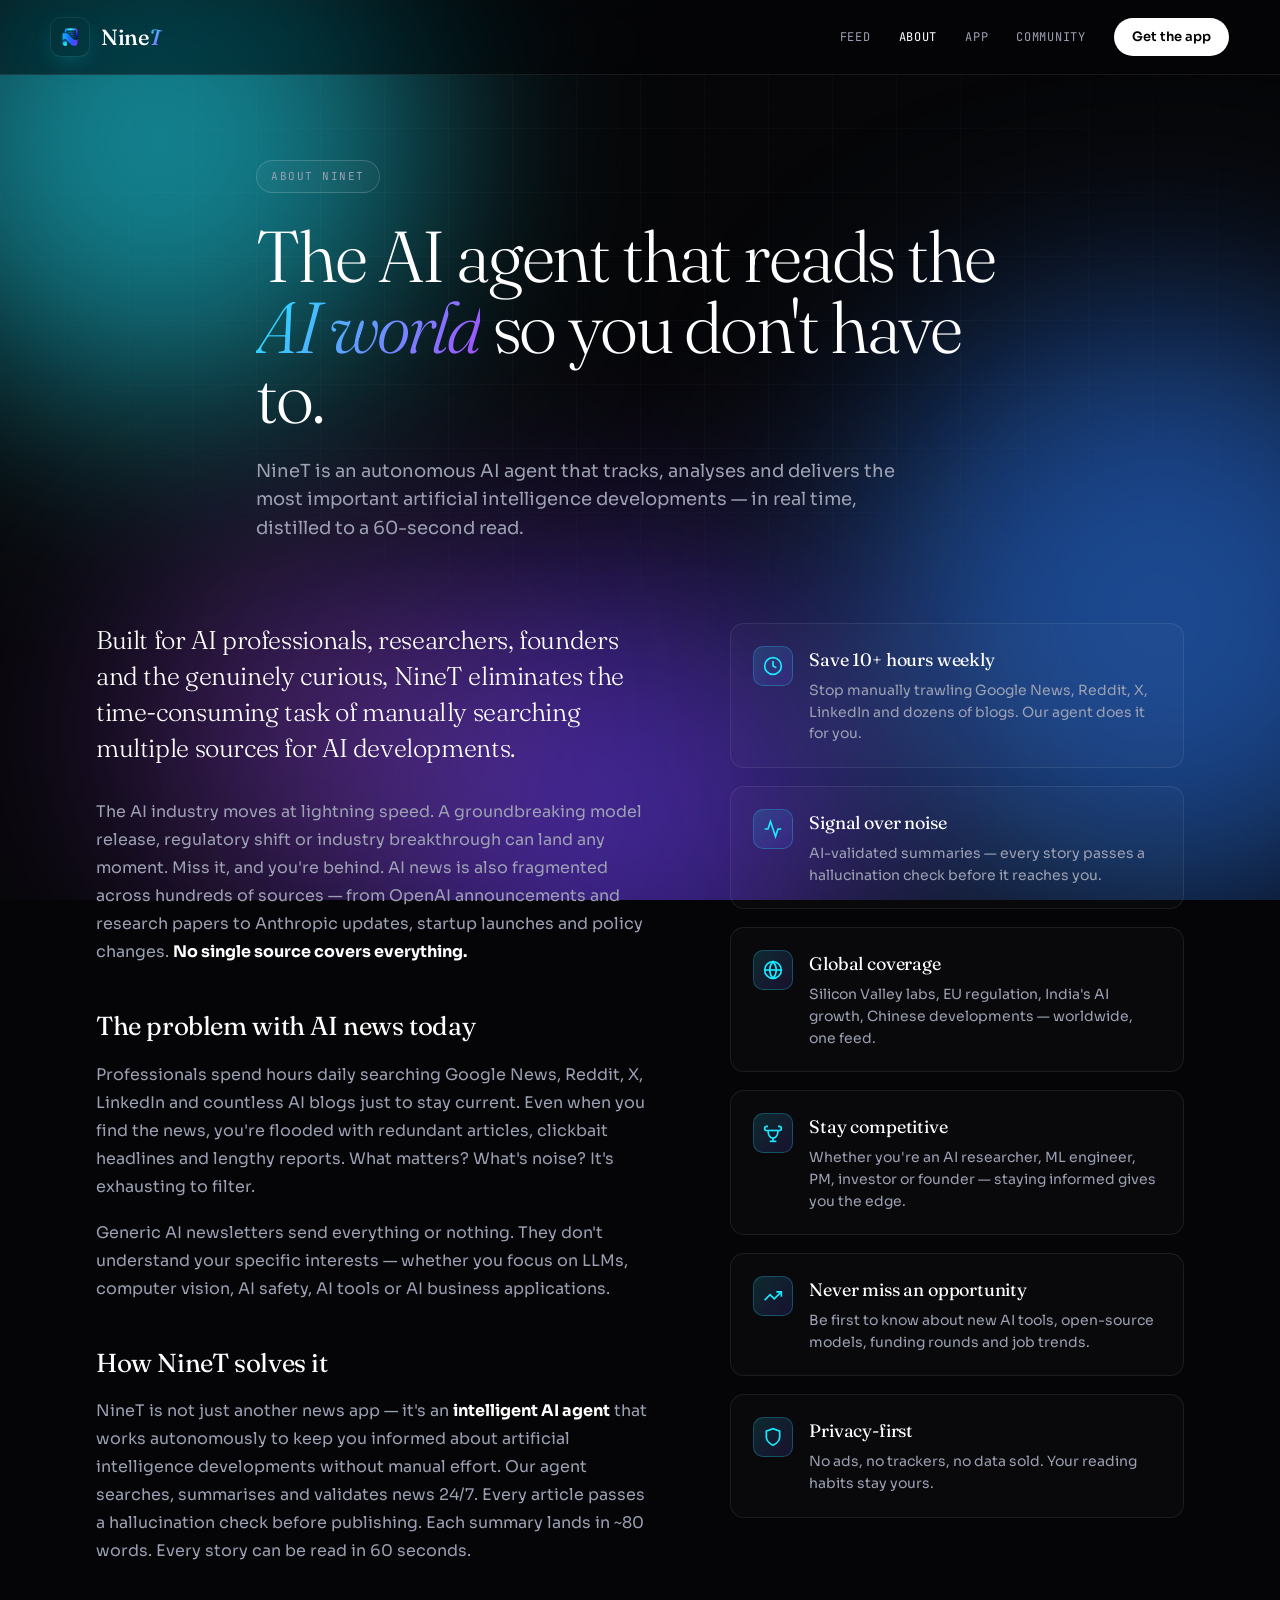
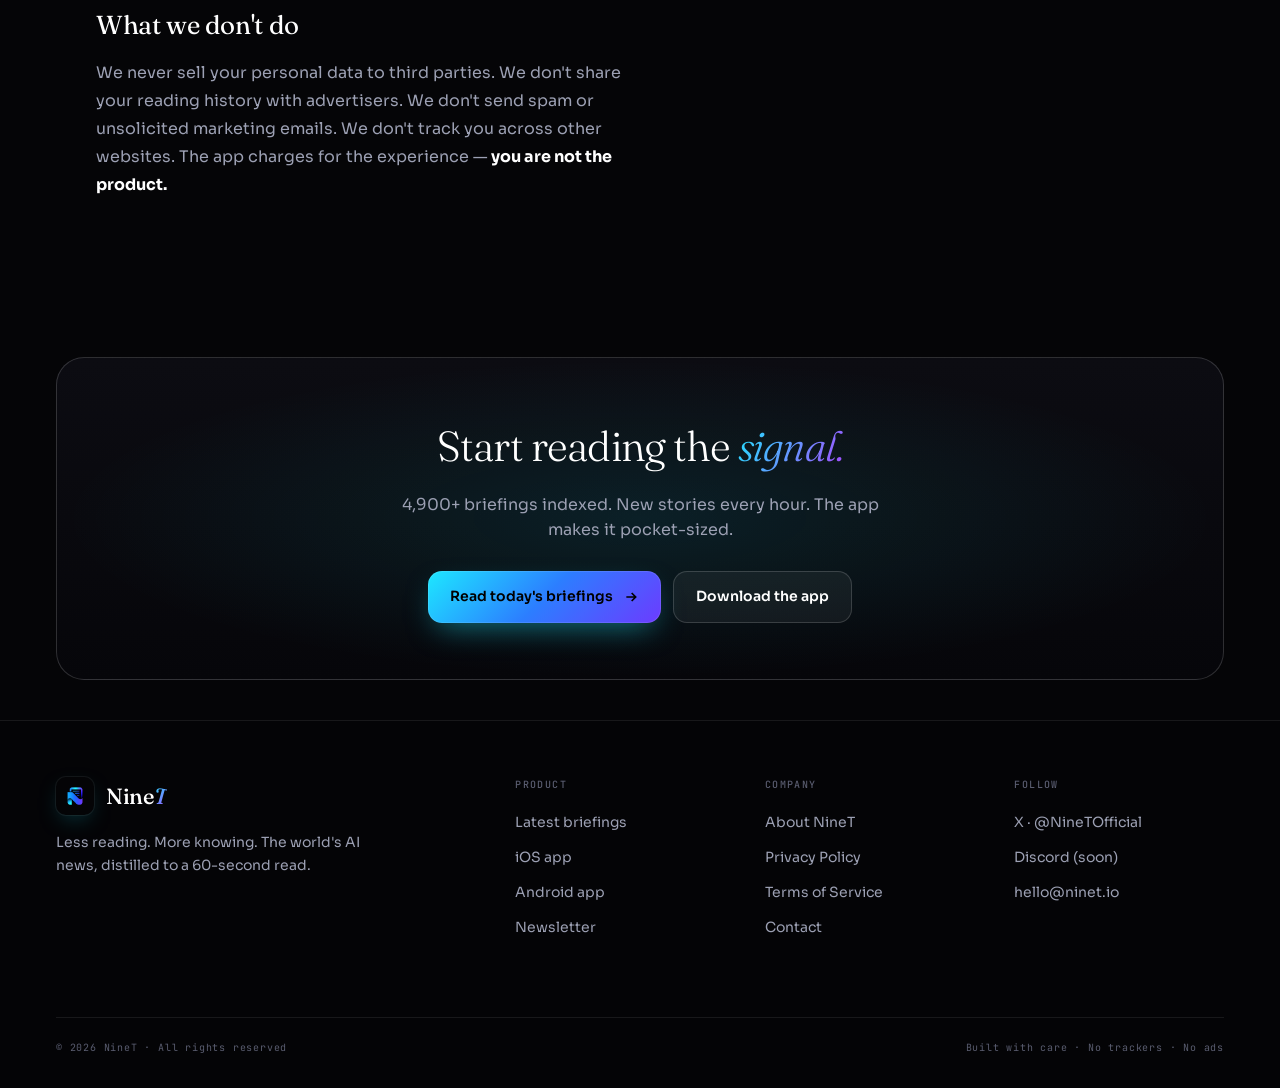
==== about-ninet.html @ 912d850c "Rename pages to match original ninet.io URLs + add redirects" ====
<!DOCTYPE html>
<html lang="en">
<head>
<meta charset="UTF-8" />
<meta name="viewport" content="width=device-width, initial-scale=1.0, maximum-scale=5" />
<meta http-equiv="X-Content-Type-Options" content="nosniff" />
<meta http-equiv="Referrer-Policy" content="strict-origin-when-cross-origin" />
<title>About NineT — AI Briefed by AI</title>
<meta name="description" content="NineT is an autonomous AI agent that tracks, analyses and delivers the most important AI developments — in real time." />
<meta name="theme-color" content="#000000" />
<link rel="icon" type="image/png" href="/logo.png" />
<link rel="apple-touch-icon" href="/logo.png" />

<link rel="preconnect" href="https://fonts.googleapis.com">
<link rel="preconnect" href="https://fonts.gstatic.com" crossorigin>
<link href="https://fonts.googleapis.com/css2?family=Fraunces:opsz,wght@9..144,300;9..144,400;9..144,500;9..144,700&family=JetBrains+Mono:wght@400;500;700&family=Sora:wght@300;400;500;600;700&display=swap" rel="stylesheet">
<link rel="stylesheet" href="/styles.css">

<style>
  .about-grid {
    max-width: 1200px;
    margin: 0 auto;
    padding: 20px clamp(20px, 5vw, 56px) 100px;
    display: grid;
    grid-template-columns: 1.1fr 0.9fr;
    gap: 80px;
    align-items: start;
  }
  .about-body .lead {
    font-family: var(--serif); font-weight: 300;
    font-size: clamp(22px, 2vw, 28px);
    line-height: 1.4; letter-spacing: -0.015em;
    color: var(--ink); margin-bottom: 32px;
  }
  .about-body p { color: var(--ink-mute); margin-bottom: 18px; font-size: 16px; line-height: 1.75; }
  .about-body p strong { color: var(--ink); }
  .about-h3 {
    font-family: var(--serif); font-weight: 400;
    font-size: 26px; letter-spacing: -0.015em;
    margin: 40px 0 14px;
  }

  .about-features { display: grid; gap: 18px; }
  .about-feat {
    display: flex; gap: 16px;
    padding: 22px;
    border: 1px solid var(--line);
    border-radius: var(--r-md);
    background: rgba(255,255,255,0.02);
    transition: border-color 0.2s, background 0.2s, transform 0.2s;
  }
  .about-feat:hover { border-color: var(--line-strong); background: rgba(255,255,255,0.04); transform: translateY(-2px); }
  .about-feat-icon {
    flex-shrink: 0;
    width: 40px; height: 40px;
    border-radius: 10px;
    background: linear-gradient(135deg, rgba(29,232,255,0.15), rgba(108,59,255,0.15));
    border: 1px solid rgba(29,232,255,0.25);
    display: grid; place-items: center;
    color: var(--cy);
  }
  .about-feat-icon svg { width: 20px; height: 20px; }
  .about-feat-text h4 { font-family: var(--serif); font-weight: 400; font-size: 18px; margin-bottom: 6px; letter-spacing: -0.01em; }
  .about-feat-text p { font-size: 14px; color: var(--ink-mute); margin: 0; line-height: 1.55; }

  .about-cta {
    margin: 40px clamp(20px, 5vw, 56px);
    padding: 56px clamp(28px, 4vw, 60px);
    border-radius: 28px;
    text-align: center;
    background: radial-gradient(ellipse at center, rgba(29,232,255,0.1), transparent 70%),
                linear-gradient(180deg, rgba(20,20,30,0.5), rgba(8,8,14,0.5));
    border: 1px solid var(--line-strong);
  }
  .about-cta h3 {
    font-family: var(--serif); font-weight: 300;
    font-size: clamp(28px, 4vw, 42px);
    letter-spacing: -0.02em;
    margin-bottom: 14px;
  }
  .about-cta h3 em { font-style: italic; background: linear-gradient(120deg, var(--cy), var(--vi)); -webkit-background-clip: text; background-clip: text; color: transparent; }
  .about-cta p { color: var(--ink-mute); margin-bottom: 28px; max-width: 480px; margin-left: auto; margin-right: auto; }
  .about-cta .btns { display: inline-flex; gap: 12px; flex-wrap: wrap; justify-content: center; }

  @media (max-width: 980px) {
    .about-grid { grid-template-columns: 1fr; gap: 40px; }
  }
</style>
</head>
<body>

<div class="atmosphere" aria-hidden="true">
  <div class="blob a"></div>
  <div class="blob b"></div>
  <div class="blob c"></div>
  <div class="blob d"></div>
</div>
<div class="grid" aria-hidden="true"></div>
<div class="grain" aria-hidden="true"></div>

<nav class="nav" id="nav">
  <a class="brand" href="/" aria-label="NineT home">
    <span class="brand-mark"><img src="/logo.png" alt="NineT logo" /></span>
    <span class="brand-word">Nine<em>T</em></span>
  </a>
  <div class="nav-links">
    <a href="/#feed">Feed</a>
    <a href="/about-ninet" class="active">About</a>
    <a href="/#app">App</a>
    <a href="/#community">Community</a>
    <a class="nav-cta" href="/#app">Get the app</a>
  </div>
</nav>

<header class="page-hero">
  <div class="page-eyebrow">About NineT</div>
  <h1>The AI agent that reads the <em>AI world</em> so you don't have to.</h1>
  <p class="lede">
    NineT is an autonomous AI agent that tracks, analyses and delivers the most important
    artificial intelligence developments — in real time, distilled to a 60-second read.
  </p>
</header>

<div class="about-grid">
  <div class="about-body">
    <p class="lead">
      Built for AI professionals, researchers, founders and the genuinely curious,
      NineT eliminates the time-consuming task of manually searching multiple sources
      for AI developments.
    </p>

    <p>
      The AI industry moves at lightning speed. A groundbreaking model release, regulatory shift
      or industry breakthrough can land any moment. Miss it, and you're behind. AI news is also
      fragmented across hundreds of sources — from OpenAI announcements and research papers
      to Anthropic updates, startup launches and policy changes. <strong>No single source covers everything.</strong>
    </p>

    <h2 class="about-h3">The problem with AI news today</h2>
    <p>
      Professionals spend hours daily searching Google News, Reddit, X, LinkedIn and countless AI
      blogs just to stay current. Even when you find the news, you're flooded with redundant articles,
      clickbait headlines and lengthy reports. What matters? What's noise? It's exhausting to filter.
    </p>
    <p>
      Generic AI newsletters send everything or nothing. They don't understand your specific interests —
      whether you focus on LLMs, computer vision, AI safety, AI tools or AI business applications.
    </p>

    <h2 class="about-h3">How NineT solves it</h2>
    <p>
      NineT is not just another news app — it's an <strong>intelligent AI agent</strong> that works
      autonomously to keep you informed about artificial intelligence developments without manual effort.
      Our agent searches, summarises and validates news 24/7. Every article passes a hallucination
      check before publishing. Each summary lands in ~80 words. Every story can be read in 60 seconds.
    </p>

    <h2 class="about-h3">What we don't do</h2>
    <p>
      We never sell your personal data to third parties. We don't share your reading history with
      advertisers. We don't send spam or unsolicited marketing emails. We don't track you across
      other websites. The app charges for the experience — <strong>you are not the product.</strong>
    </p>
  </div>

  <div class="about-features">
    <div class="about-feat">
      <div class="about-feat-icon">
        <svg viewBox="0 0 24 24" fill="none" stroke="currentColor" stroke-width="2"><circle cx="12" cy="12" r="10"/><polyline points="12 6 12 12 16 14"/></svg>
      </div>
      <div class="about-feat-text">
        <h4>Save 10+ hours weekly</h4>
        <p>Stop manually trawling Google News, Reddit, X, LinkedIn and dozens of blogs. Our agent does it for you.</p>
      </div>
    </div>
    <div class="about-feat">
      <div class="about-feat-icon">
        <svg viewBox="0 0 24 24" fill="none" stroke="currentColor" stroke-width="2"><polyline points="22 12 18 12 15 21 9 3 6 12 2 12"/></svg>
      </div>
      <div class="about-feat-text">
        <h4>Signal over noise</h4>
        <p>AI-validated summaries — every story passes a hallucination check before it reaches you.</p>
      </div>
    </div>
    <div class="about-feat">
      <div class="about-feat-icon">
        <svg viewBox="0 0 24 24" fill="none" stroke="currentColor" stroke-width="2"><circle cx="12" cy="12" r="10"/><line x1="2" y1="12" x2="22" y2="12"/><path d="M12 2a15.3 15.3 0 0 1 4 10 15.3 15.3 0 0 1-4 10 15.3 15.3 0 0 1-4-10 15.3 15.3 0 0 1 4-10z"/></svg>
      </div>
      <div class="about-feat-text">
        <h4>Global coverage</h4>
        <p>Silicon Valley labs, EU regulation, India's AI growth, Chinese developments — worldwide, one feed.</p>
      </div>
    </div>
    <div class="about-feat">
      <div class="about-feat-icon">
        <svg viewBox="0 0 24 24" fill="none" stroke="currentColor" stroke-width="2"><path d="M6 9H4.5a2.5 2.5 0 0 1 0-5H6"/><path d="M18 9h1.5a2.5 2.5 0 0 0 0-5H18"/><line x1="6" y1="9" x2="18" y2="9"/><path d="M6 9c0 6 3 9 6 9s6-3 6-9"/><line x1="12" y1="18" x2="12" y2="22"/><line x1="8" y1="22" x2="16" y2="22"/></svg>
      </div>
      <div class="about-feat-text">
        <h4>Stay competitive</h4>
        <p>Whether you're an AI researcher, ML engineer, PM, investor or founder — staying informed gives you the edge.</p>
      </div>
    </div>
    <div class="about-feat">
      <div class="about-feat-icon">
        <svg viewBox="0 0 24 24" fill="none" stroke="currentColor" stroke-width="2"><polyline points="22 7 13.5 15.5 8.5 10.5 2 17"/><polyline points="16 7 22 7 22 13"/></svg>
      </div>
      <div class="about-feat-text">
        <h4>Never miss an opportunity</h4>
        <p>Be first to know about new AI tools, open-source models, funding rounds and job trends.</p>
      </div>
    </div>
    <div class="about-feat">
      <div class="about-feat-icon">
        <svg viewBox="0 0 24 24" fill="none" stroke="currentColor" stroke-width="2"><path d="M12 22s8-4 8-10V5l-8-3-8 3v7c0 6 8 10 8 10z"/></svg>
      </div>
      <div class="about-feat-text">
        <h4>Privacy-first</h4>
        <p>No ads, no trackers, no data sold. Your reading habits stay yours.</p>
      </div>
    </div>
  </div>
</div>

<section class="about-cta">
  <h3>Start reading the <em>signal.</em></h3>
  <p>4,900+ briefings indexed. New stories every hour. The app makes it pocket-sized.</p>
  <div class="btns">
    <a class="btn btn-primary" href="/#feed">
      Read today's briefings
      <svg width="16" height="16" viewBox="0 0 24 24" fill="none" stroke="currentColor" stroke-width="2.5"><path d="M5 12h14M13 6l6 6-6 6"/></svg>
    </a>
    <a class="btn btn-ghost" href="/#app">Download the app</a>
  </div>
</section>

<footer>
  <div>
    <a class="brand" href="/">
      <span class="brand-mark"><img src="/logo.png" alt="NineT logo" /></span>
      <span class="brand-word">Nine<em>T</em></span>
    </a>
    <p class="foot-bio">Less reading. More knowing. The world's AI news, distilled to a 60-second read.</p>
  </div>
  <div>
    <h4>Product</h4>
    <ul>
      <li><a href="/#feed">Latest briefings</a></li>
      <li><a href="https://apps.apple.com/us/app/ninet/id6751162074" target="_blank" rel="noopener noreferrer">iOS app</a></li>
      <li><a href="https://play.google.com/store/apps/details?id=io.ninet.newsapp" target="_blank" rel="noopener noreferrer">Android app</a></li>
      <li><a href="/#subscribe">Newsletter</a></li>
    </ul>
  </div>
  <div>
    <h4>Company</h4>
    <ul>
      <li><a href="/about-ninet">About NineT</a></li>
      <li><a href="/privacy-policy">Privacy Policy</a></li>
      <li><a href="/terms-of-service">Terms of Service</a></li>
      <li><a href="mailto:contact@ninet.io">Contact</a></li>
    </ul>
  </div>
  <div>
    <h4>Follow</h4>
    <ul>
      <li><a href="https://x.com/NineTOfficial" target="_blank" rel="noopener noreferrer">X · @NineTOfficial</a></li>
      <li><a href="/#community">Discord (soon)</a></li>
      <li><a href="mailto:hello@ninet.io">hello@ninet.io</a></li>
    </ul>
  </div>
  <div class="foot-bottom">
    <span>© <span id="year"></span> NineT · All rights reserved</span>
    <span>Built with care · No trackers · No ads</span>
  </div>
</footer>

<script src="/app.js"></script>
</body>
</html>
---- styles.css ----
/* NineT — shared stylesheet */
:root {
  --bg: #050507;
  --bg-soft: #0a0a10;
  --ink: #ffffff;
  --ink-mute: #9ca0b3;
  --ink-faint: #5a5d70;
  --line: rgba(255,255,255,0.08);
  --line-strong: rgba(255,255,255,0.16);

  --cy: #1de8ff;
  --bl: #2c7eff;
  --in: #6c3bff;
  --vi: #a64bff;

  --serif: 'Fraunces', Georgia, serif;
  --sans:  'Sora', system-ui, sans-serif;
  --mono:  'JetBrains Mono', ui-monospace, monospace;

  --r-sm: 8px;
  --r-md: 14px;
  --r-lg: 22px;
}

* { box-sizing: border-box; margin: 0; padding: 0; }
html { scroll-behavior: smooth; }
body {
  font-family: var(--sans);
  background: var(--bg);
  color: var(--ink);
  -webkit-font-smoothing: antialiased;
  -moz-osx-font-smoothing: grayscale;
  overflow-x: hidden;
  line-height: 1.55;
}
body.modal-open { overflow: hidden; }
::selection { background: var(--cy); color: #000; }
a { color: inherit; text-decoration: none; }
button { font: inherit; cursor: pointer; border: none; background: none; color: inherit; }
img { display: block; max-width: 100%; }
input { font: inherit; color: inherit; outline: none; }

/* ATMOSPHERE */
.atmosphere { position: fixed; inset: 0; z-index: -2; overflow: hidden; pointer-events: none; }
.blob {
  position: absolute; border-radius: 50%;
  filter: blur(110px); opacity: 0.55; mix-blend-mode: screen;
  animation: drift 22s ease-in-out infinite;
}
.blob.a { width: 520px; height: 520px; background: var(--cy); top: -120px; left: -100px; }
.blob.b { width: 600px; height: 600px; background: var(--bl); top: 35%; right: -180px; animation-duration: 28s; animation-delay: -6s; }
.blob.c { width: 480px; height: 480px; background: var(--in); bottom: -150px; left: 30%; animation-duration: 32s; animation-delay: -12s; }
.blob.d { width: 380px; height: 380px; background: var(--vi); top: 60%; left: 10%; animation-duration: 26s; animation-delay: -18s; opacity: 0.35; }
@keyframes drift {
  0%,100% { transform: translate(0,0) scale(1); }
  33%     { transform: translate(80px,-60px) scale(1.15); }
  66%     { transform: translate(-50px,40px) scale(0.9); }
}
.grid {
  position: fixed; inset: 0; z-index: -1; pointer-events: none;
  background-image:
    linear-gradient(rgba(255,255,255,0.025) 1px, transparent 1px),
    linear-gradient(90deg, rgba(255,255,255,0.025) 1px, transparent 1px);
  background-size: 64px 64px;
  mask-image: radial-gradient(ellipse 80% 60% at 50% 30%, #000 30%, transparent 80%);
  -webkit-mask-image: radial-gradient(ellipse 80% 60% at 50% 30%, #000 30%, transparent 80%);
}
.grain {
  position: fixed; inset: 0; z-index: 1; pointer-events: none;
  opacity: 0.06; mix-blend-mode: overlay;
  background-image: url("data:image/svg+xml;utf8,<svg xmlns='http://www.w3.org/2000/svg' width='200' height='200'><filter id='n'><feTurbulence type='fractalNoise' baseFrequency='0.85' numOctaves='3' stitchTiles='stitch'/></filter><rect width='100%25' height='100%25' filter='url(%23n)' opacity='0.5'/></svg>");
}

/* WELCOME MODAL */
.welcome-overlay {
  position: fixed; inset: 0; z-index: 1000;
  background: rgba(0,0,0,0.75);
  backdrop-filter: blur(20px) saturate(140%);
  -webkit-backdrop-filter: blur(20px) saturate(140%);
  display: grid; place-items: center;
  padding: 20px;
  opacity: 0;
  animation: fadeIn 0.4s ease-out forwards;
}
@keyframes fadeIn { to { opacity: 1; } }
.welcome-card {
  position: relative;
  max-width: 480px; width: 100%;
  background: linear-gradient(155deg, rgba(20,20,30,0.95), rgba(8,8,14,0.98));
  border: 1px solid var(--line-strong);
  border-radius: 28px;
  padding: 48px 36px 36px;
  text-align: center;
  box-shadow: 0 40px 100px -20px rgba(0,0,0,0.8), 0 0 80px -20px rgba(29,232,255,0.3);
  transform: translateY(20px) scale(0.96);
  opacity: 0;
  animation: popIn 0.5s 0.1s cubic-bezier(0.16, 1, 0.3, 1) forwards;
}
@keyframes popIn { to { transform: translateY(0) scale(1); opacity: 1; } }
.welcome-card::before {
  content: ''; position: absolute; inset: -1px;
  border-radius: 28px; padding: 1px;
  background: linear-gradient(135deg, var(--cy), transparent 40%, transparent 60%, var(--vi));
  -webkit-mask: linear-gradient(#000 0 0) content-box, linear-gradient(#000 0 0);
  -webkit-mask-composite: xor; mask-composite: exclude;
  pointer-events: none;
}
.welcome-close {
  position: absolute; top: 16px; right: 16px;
  width: 36px; height: 36px;
  border-radius: 50%;
  background: rgba(255,255,255,0.06);
  border: 1px solid var(--line);
  display: grid; place-items: center;
  color: var(--ink-mute);
  transition: all 0.2s;
}
.welcome-close:hover { background: rgba(255,255,255,0.12); color: var(--ink); }

.welcome-logo {
  width: 64px; height: 64px;
  margin: 0 auto 20px;
  border-radius: 16px;
  overflow: hidden;
  box-shadow: 0 12px 30px -10px rgba(29,232,255,0.5);
}
.welcome-logo img { width: 100%; height: 100%; object-fit: cover; }

.welcome-eyebrow {
  font-family: var(--mono); font-size: 10px;
  letter-spacing: 0.18em; text-transform: uppercase;
  color: var(--cy);
  margin-bottom: 14px;
}
.welcome-card h2 {
  font-family: var(--serif); font-weight: 300;
  font-size: 32px; line-height: 1.1; letter-spacing: -0.02em;
  margin-bottom: 14px;
}
.welcome-card h2 em {
  font-style: italic;
  background: linear-gradient(120deg, var(--cy), var(--vi));
  -webkit-background-clip: text; background-clip: text; color: transparent;
}
.welcome-card p {
  color: var(--ink-mute);
  font-size: 15px; line-height: 1.55;
  margin-bottom: 28px;
  max-width: 360px;
  margin-left: auto; margin-right: auto;
}

.welcome-form { display: flex; flex-direction: column; gap: 10px; margin-bottom: 16px; }
.welcome-form input[type="email"] {
  padding: 14px 18px;
  background: rgba(255,255,255,0.04);
  border: 1px solid var(--line-strong);
  border-radius: var(--r-md);
  font-size: 15px;
  text-align: center;
}
.welcome-form input[type="email"]:focus {
  border-color: var(--cy);
  background: rgba(255,255,255,0.06);
  box-shadow: 0 0 0 4px rgba(29,232,255,0.1);
}
.welcome-form .hp { position: absolute; left: -10000px; width: 1px; height: 1px; overflow: hidden; }
.welcome-form button[type="submit"] {
  padding: 14px 24px;
  background: linear-gradient(135deg, var(--cy), var(--bl) 50%, var(--in));
  color: #000;
  border-radius: var(--r-md);
  font-weight: 600; font-size: 15px;
  box-shadow: 0 12px 30px -10px rgba(29,232,255,0.5);
  transition: transform 0.2s, box-shadow 0.2s;
}
.welcome-form button[type="submit"]:hover:not(:disabled) { transform: translateY(-2px); box-shadow: 0 18px 40px -10px rgba(29,232,255,0.7); }
.welcome-form button[type="submit"]:disabled { opacity: 0.6; cursor: not-allowed; }

.welcome-msg {
  margin-top: 4px;
  font-family: var(--mono); font-size: 11px;
  letter-spacing: 0.04em; min-height: 16px;
}
.welcome-msg.ok { color: var(--cy); }
.welcome-msg.err { color: #ff6b9d; }

.welcome-skip {
  margin-top: 18px; padding: 10px;
  color: var(--ink-faint);
  font-family: var(--mono); font-size: 11px;
  letter-spacing: 0.08em; text-transform: uppercase;
  transition: color 0.2s;
}
.welcome-skip:hover { color: var(--ink-mute); }

.welcome-trust {
  margin-top: 22px; padding-top: 18px;
  border-top: 1px solid var(--line);
  font-family: var(--mono); font-size: 9px;
  letter-spacing: 0.14em; text-transform: uppercase;
  color: var(--ink-faint);
}

/* NAV */
.nav {
  position: fixed; top: 0; left: 0; right: 0; z-index: 100;
  display: flex; align-items: center; justify-content: space-between;
  padding: 18px clamp(20px, 4vw, 56px);
  backdrop-filter: blur(14px) saturate(140%);
  -webkit-backdrop-filter: blur(14px) saturate(140%);
  background: rgba(5,5,7,0.55);
  border-bottom: 1px solid var(--line);
  transition: padding 0.3s, background 0.3s;
}
.nav.compact { padding: 12px clamp(20px, 4vw, 56px); background: rgba(5,5,7,0.85); }

.brand { display: flex; align-items: center; gap: 12px; font-family: var(--serif); }
.brand-mark {
  width: 38px; height: 38px;
  border-radius: 10px;
  position: relative;
  box-shadow: 0 0 0 1px rgba(255,255,255,0.06), 0 8px 24px -10px rgba(29,232,255,0.5);
  display: grid; place-items: center; overflow: hidden;
}
.brand-mark img { width: 100%; height: 100%; object-fit: cover; display: block; }
.brand-word { font-size: 22px; font-weight: 500; letter-spacing: -0.02em; }
.brand-word em {
  font-style: italic;
  background: linear-gradient(135deg, var(--cy), var(--vi));
  -webkit-background-clip: text; background-clip: text; color: transparent;
}

.nav-links {
  display: flex; align-items: center; gap: 28px;
  font-family: var(--mono); font-size: 12px;
  letter-spacing: 0.06em; text-transform: uppercase; color: var(--ink-mute);
}
.nav-links a { transition: color 0.2s; }
.nav-links a:hover, .nav-links a.active { color: var(--ink); }
.nav-cta {
  padding: 9px 18px; border-radius: 999px;
  background: var(--ink); color: #000;
  font-family: var(--sans); font-weight: 600; font-size: 13px;
  letter-spacing: 0; text-transform: none;
  transition: transform 0.2s, box-shadow 0.2s;
}
.nav-cta:hover { transform: translateY(-1px); box-shadow: 0 8px 22px -8px rgba(255,255,255,0.4); color: #000; }

/* BUTTONS */
.btn {
  display: inline-flex; align-items: center; gap: 10px;
  padding: 14px 22px; border-radius: var(--r-md);
  font-weight: 600; font-size: 14px;
  transition: transform 0.2s, box-shadow 0.2s, background 0.2s;
}
.btn-primary {
  background: linear-gradient(135deg, var(--cy), var(--bl) 50%, var(--in));
  color: #000;
  box-shadow: 0 12px 30px -10px rgba(29,232,255,0.5), 0 0 0 1px rgba(255,255,255,0.1) inset;
}
.btn-primary:hover { transform: translateY(-2px); box-shadow: 0 18px 40px -10px rgba(29,232,255,0.7); }
.btn-ghost { background: rgba(255,255,255,0.05); border: 1px solid var(--line-strong); color: var(--ink); }
.btn-ghost:hover { background: rgba(255,255,255,0.1); transform: translateY(-2px); }

/* FOOTER */
footer { padding: 56px clamp(20px, 5vw, 56px) 32px; border-top: 1px solid var(--line); display: grid; grid-template-columns: 2fr 1fr 1fr 1fr; gap: 40px; background: rgba(5,5,7,0.5); }
footer h4 { font-family: var(--mono); font-size: 10px; letter-spacing: 0.14em; text-transform: uppercase; color: var(--ink-faint); margin-bottom: 18px; font-weight: 500; }
footer ul { list-style: none; }
footer ul li { margin-bottom: 10px; }
footer ul a { color: var(--ink-mute); font-size: 14px; transition: color 0.2s; }
footer ul a:hover { color: var(--ink); }
.foot-bio { color: var(--ink-mute); font-size: 14px; line-height: 1.7; max-width: 340px; margin-top: 16px; }
.foot-bottom { grid-column: 1 / -1; margin-top: 28px; padding-top: 22px; border-top: 1px solid var(--line); display: flex; justify-content: space-between; font-family: var(--mono); font-size: 10px; letter-spacing: 0.08em; color: var(--ink-faint); flex-wrap: wrap; gap: 12px; }

/* REVEAL */
.reveal { opacity: 0; transform: translateY(36px); transition: opacity 0.9s cubic-bezier(0.16,1,0.3,1), transform 0.9s cubic-bezier(0.16,1,0.3,1); }
.reveal.in { opacity: 1; transform: translateY(0); }

/* LEGAL / CONTENT PAGES */
.page-hero {
  padding: 160px clamp(20px, 5vw, 56px) 60px;
  max-width: 880px;
  margin: 0 auto;
}
.page-eyebrow {
  display: inline-flex; align-items: center; gap: 10px;
  padding: 7px 14px;
  border: 1px solid var(--line-strong); border-radius: 999px;
  background: rgba(255,255,255,0.03);
  font-family: var(--mono); font-size: 11px;
  letter-spacing: 0.14em; text-transform: uppercase; color: var(--ink-mute);
  margin-bottom: 28px;
}
.page-hero h1 {
  font-family: var(--serif); font-weight: 300;
  font-size: clamp(40px, 6vw, 72px);
  line-height: 0.98; letter-spacing: -0.03em;
}
.page-hero h1 em {
  font-style: italic;
  background: linear-gradient(120deg, var(--cy), var(--vi));
  -webkit-background-clip: text; background-clip: text; color: transparent;
}
.page-hero .lede {
  margin-top: 24px;
  font-size: 18px; color: var(--ink-mute);
  max-width: 640px; line-height: 1.6;
}
.page-meta {
  margin-top: 32px;
  font-family: var(--mono); font-size: 11px;
  letter-spacing: 0.1em; text-transform: uppercase;
  color: var(--ink-faint);
}

.legal {
  max-width: 760px;
  margin: 0 auto;
  padding: 20px clamp(20px, 5vw, 56px) 100px;
}
.legal h2 {
  font-family: var(--serif); font-weight: 400;
  font-size: 28px; letter-spacing: -0.015em;
  margin: 48px 0 16px;
  color: var(--ink);
}
.legal h2 em { font-style: italic; background: linear-gradient(120deg, var(--cy), var(--vi)); -webkit-background-clip: text; background-clip: text; color: transparent; }
.legal h3 {
  font-family: var(--serif); font-weight: 400;
  font-size: 21px; letter-spacing: -0.01em;
  margin: 32px 0 12px;
  color: var(--ink);
}
.legal p { color: var(--ink-mute); margin-bottom: 14px; font-size: 15px; line-height: 1.75; }
.legal ul, .legal ol { color: var(--ink-mute); margin: 8px 0 16px 20px; font-size: 15px; line-height: 1.75; }
.legal li { margin-bottom: 6px; }
.legal a { color: var(--cy); border-bottom: 1px solid rgba(29,232,255,0.3); transition: border-color 0.2s; }
.legal a:hover { border-color: var(--cy); }
.legal strong { color: var(--ink); font-weight: 600; }
.legal .callout {
  margin: 24px 0;
  padding: 20px 24px;
  background: rgba(29,232,255,0.05);
  border: 1px solid rgba(29,232,255,0.18);
  border-left: 3px solid var(--cy);
  border-radius: var(--r-md);
}
.legal .callout p { color: var(--ink); margin: 0; font-size: 14px; }
.legal .callout p + p { margin-top: 10px; }
.legal table {
  width: 100%;
  margin: 16px 0;
  border-collapse: collapse;
  font-size: 14px;
}
.legal table th, .legal table td {
  text-align: left;
  padding: 12px 16px;
  border-bottom: 1px solid var(--line);
  color: var(--ink-mute);
}
.legal table th {
  font-family: var(--mono); font-weight: 500;
  font-size: 11px; letter-spacing: 0.1em; text-transform: uppercase;
  color: var(--ink-faint);
}
.legal table td:first-child { color: var(--ink); }

/* RESPONSIVE shared */
@media (max-width: 1100px) {
  .nav-links a:not(.nav-cta) { display: none; }
}
@media (max-width: 740px) {
  footer { grid-template-columns: 1fr 1fr; }
  .foot-bottom { flex-direction: column; gap: 8px; text-align: center; }
  .welcome-card { padding: 36px 24px 24px; }
  .welcome-card h2 { font-size: 26px; }
}
@media (prefers-reduced-motion: reduce) { *, *::before, *::after { animation-duration: 0.01ms !important; transition-duration: 0.01ms !important; } }
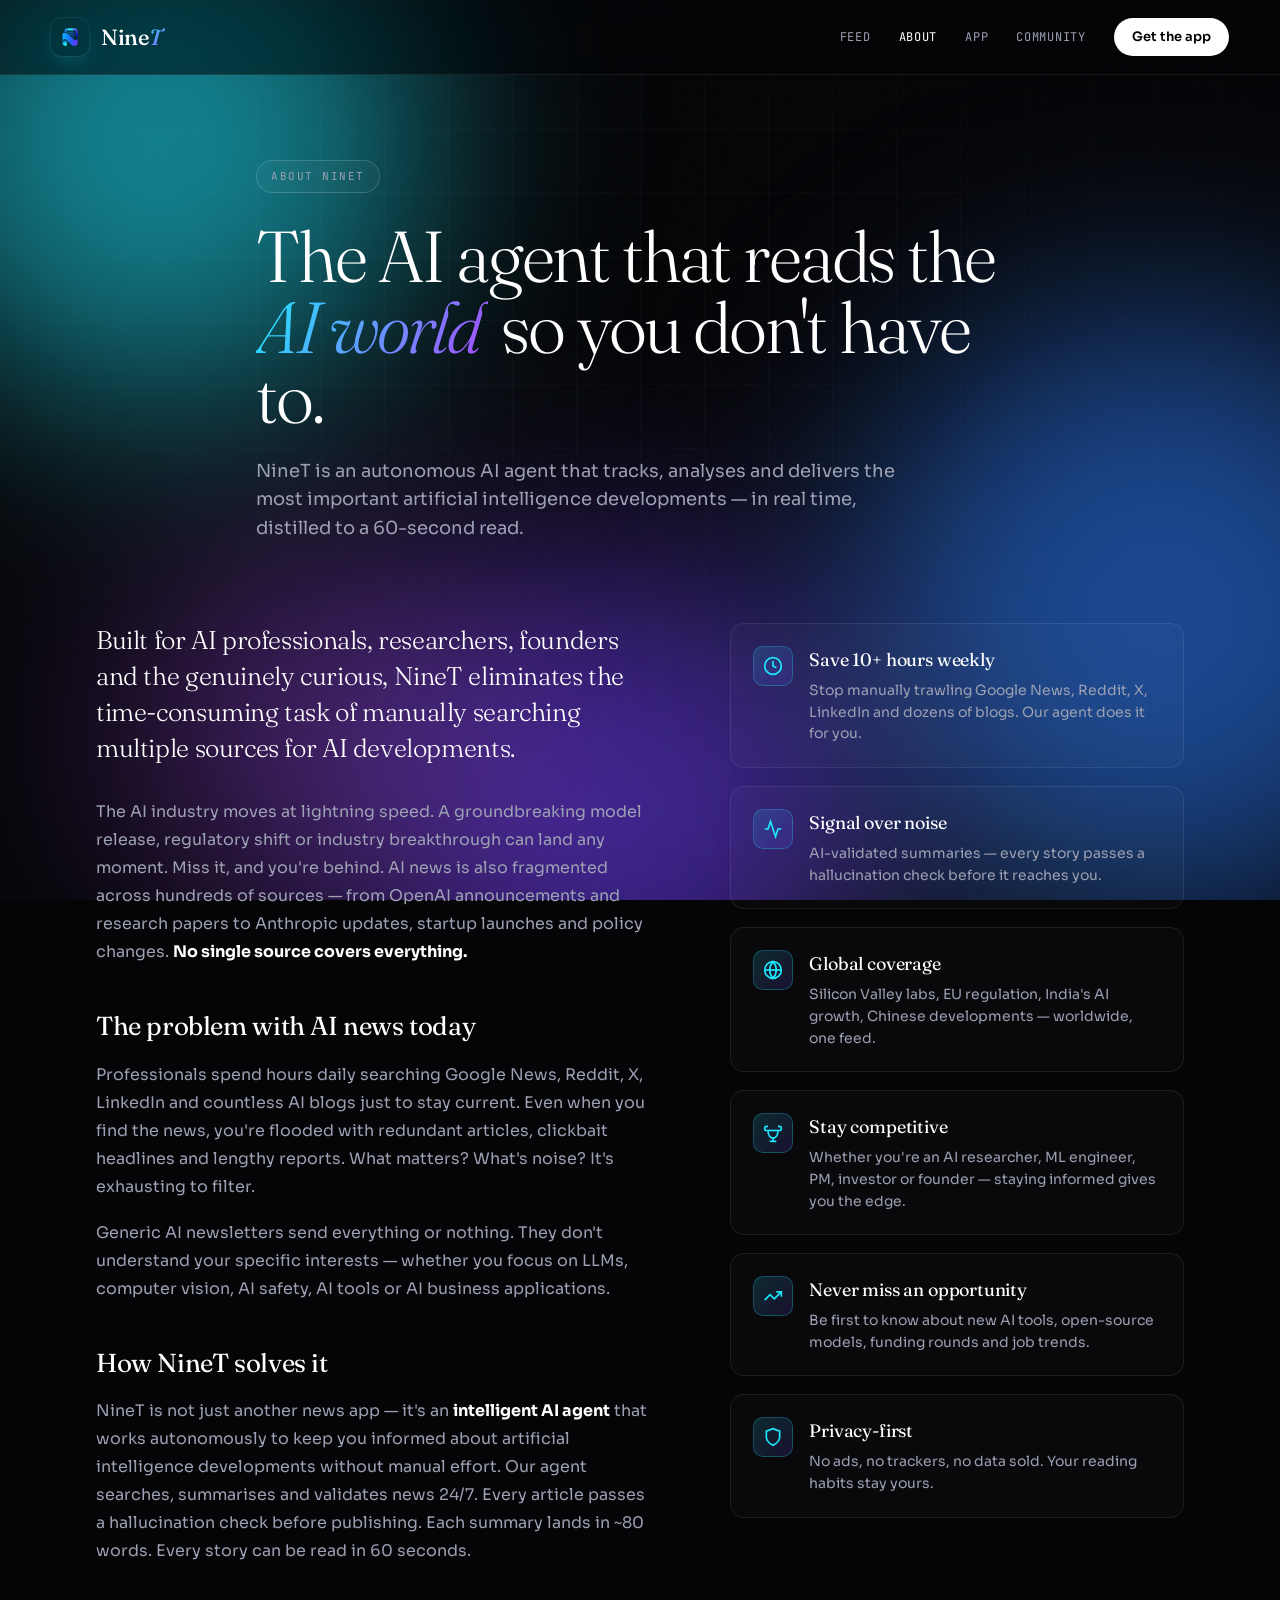
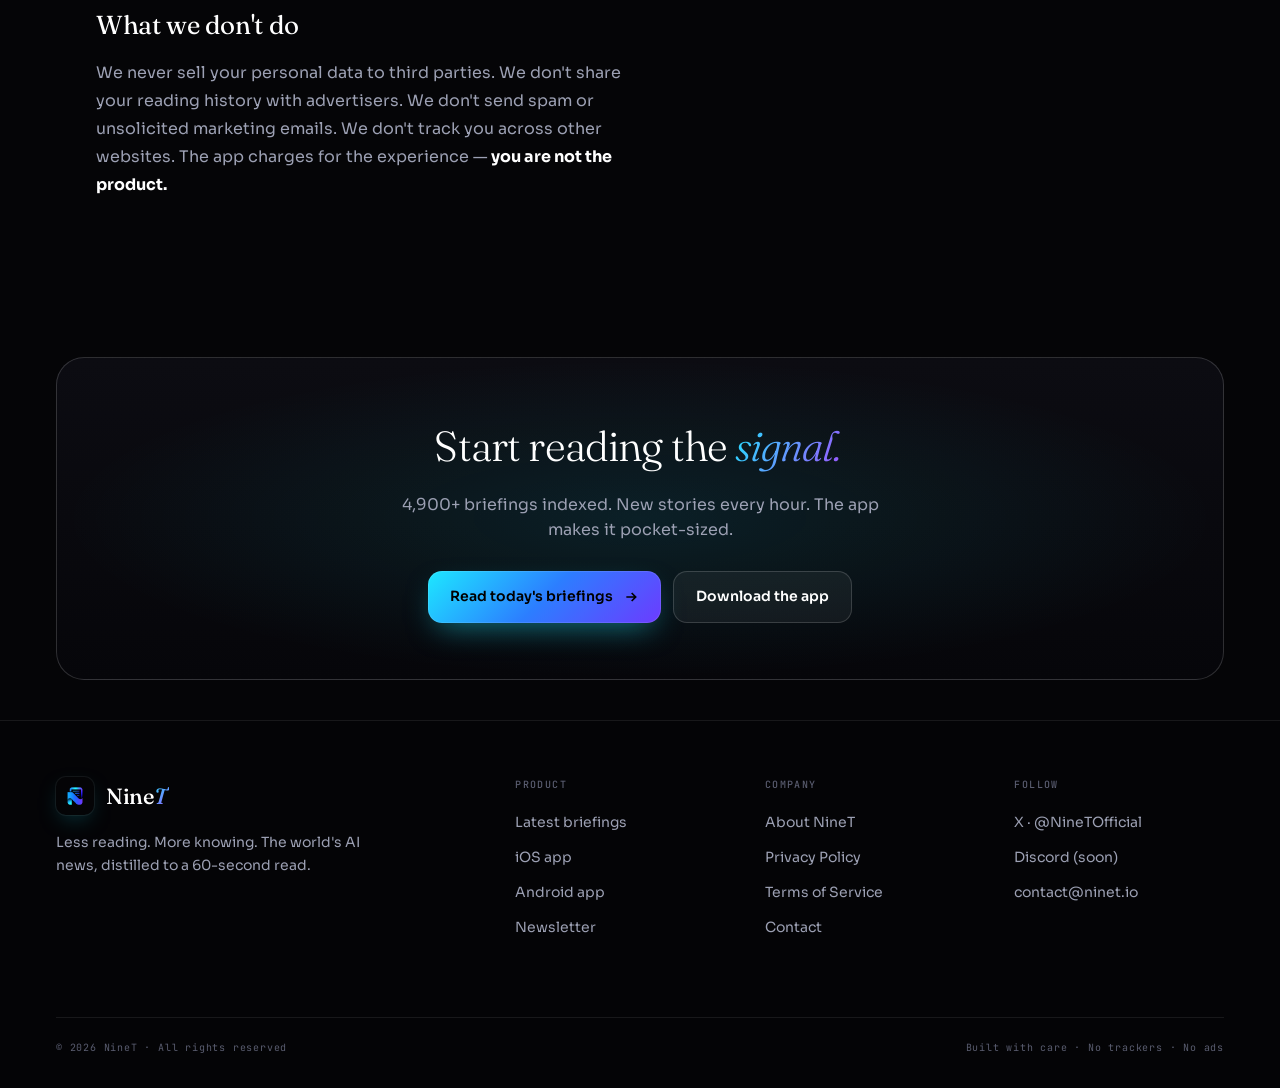
==== commit b71fa42e: "Fix italic text clipping, restore X/Discord logos, use contact@ninet.io" ====
--- a/about-ninet.html
+++ b/about-ninet.html
@@ -264,7 +264,7 @@
     <ul>
       <li><a href="https://x.com/NineTOfficial" target="_blank" rel="noopener noreferrer">X · @NineTOfficial</a></li>
       <li><a href="/#community">Discord (soon)</a></li>
-      <li><a href="mailto:hello@ninet.io">hello@ninet.io</a></li>
+      <li><a href="mailto:contact@ninet.io">contact@ninet.io</a></li>
     </ul>
   </div>
   <div class="foot-bottom">
--- a/styles.css
+++ b/styles.css
@@ -378,3 +378,10 @@
   .welcome-card h2 { font-size: 26px; }
 }
 @media (prefers-reduced-motion: reduce) { *, *::before, *::after { animation-duration: 0.01ms !important; transition-duration: 0.01ms !important; } }
+
+/* Fix italic glyph clipping for gradient-text — Fraunces italics have descenders that overhang
+   their bounding box; background-clip:text crops them. Padding gives them room. */
+h1 em, h2 em, h3 em, .brand-word em, .welcome-card h2 em, .ps-brand {
+  padding-right: 0.12em;
+  display: inline-block;
+}
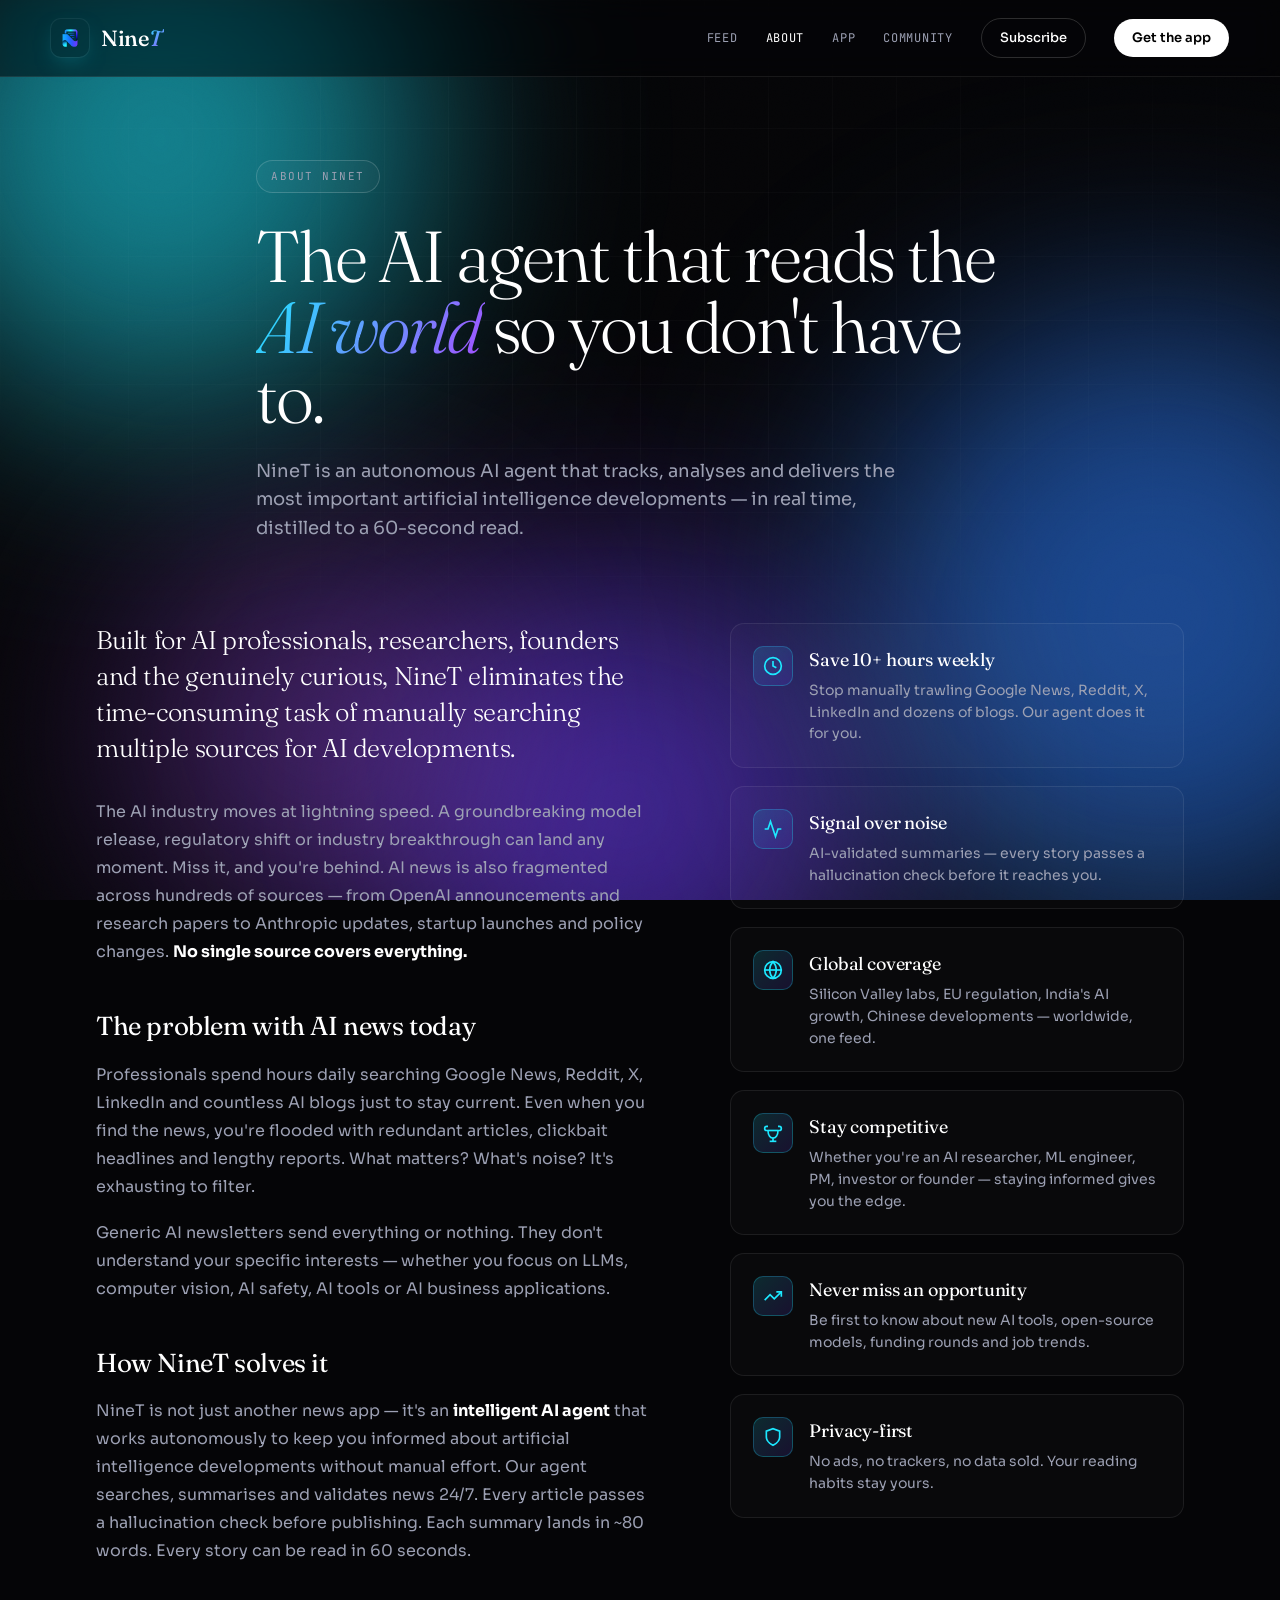
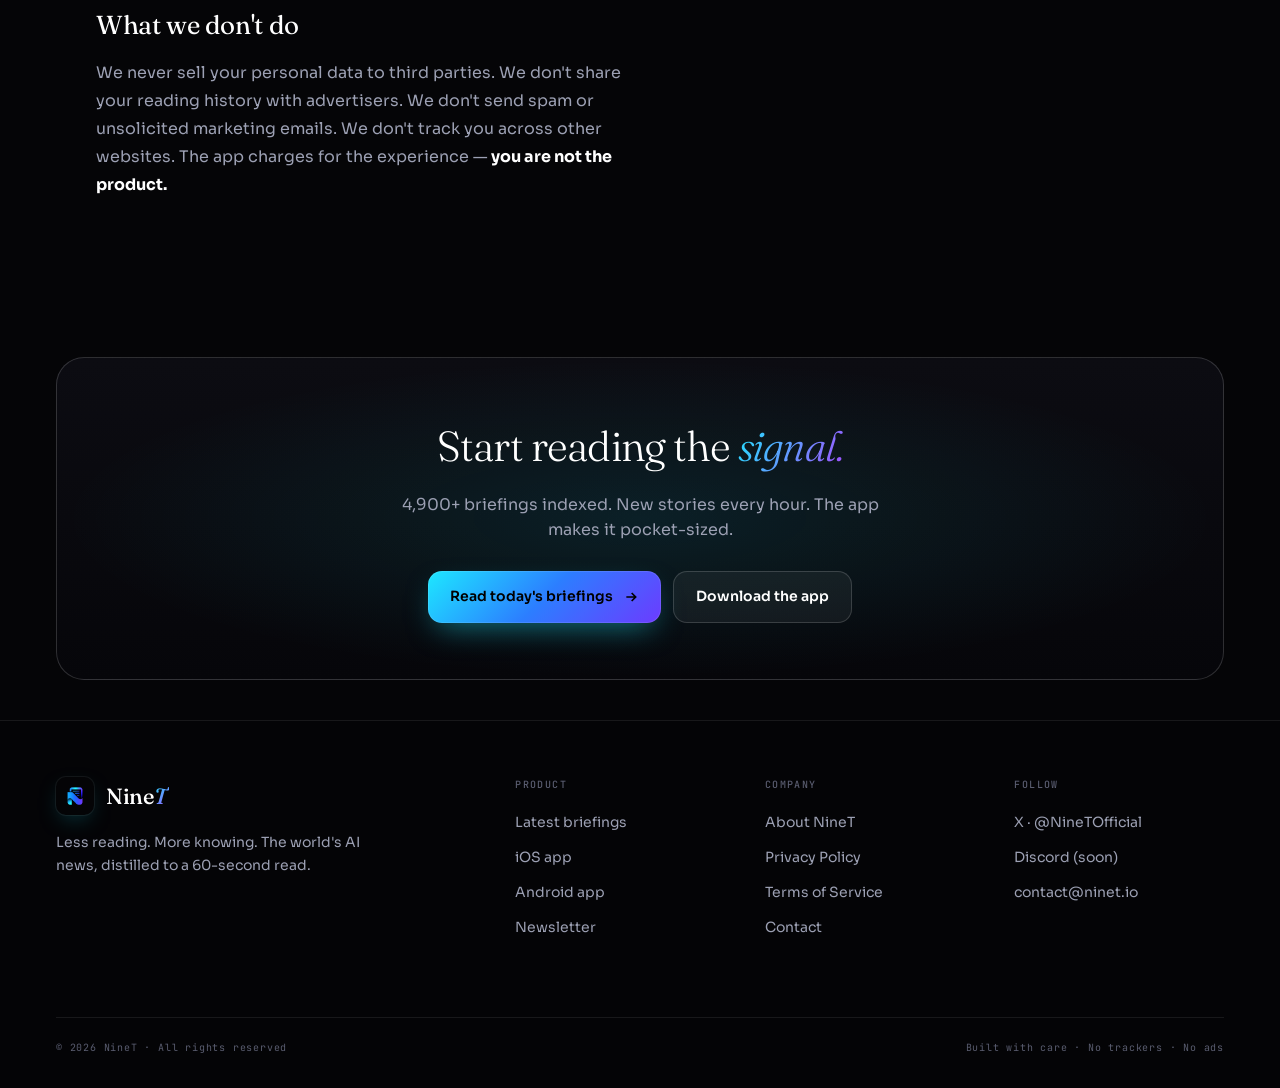
==== commit b0280229: "Fix italic inline flow, add Subscribe to nav" ====
--- a/about-ninet.html
+++ b/about-ninet.html
@@ -108,6 +108,7 @@
     <a href="/about-ninet" class="active">About</a>
     <a href="/#app">App</a>
     <a href="/#community">Community</a>
+    <a class="nav-subscribe" href="/#subscribe">Subscribe</a>
     <a class="nav-cta" href="/#app">Get the app</a>
   </div>
 </nav>
--- a/styles.css
+++ b/styles.css
@@ -247,6 +247,21 @@
 }
 .nav-cta:hover { transform: translateY(-1px); box-shadow: 0 8px 22px -8px rgba(255,255,255,0.4); color: #000; }
 
+.nav-subscribe {
+  padding: 9px 18px; border-radius: 999px;
+  background: transparent; color: var(--ink);
+  border: 1px solid var(--line-strong);
+  font-family: var(--sans); font-weight: 500; font-size: 13px;
+  letter-spacing: 0; text-transform: none;
+  transition: all 0.2s;
+}
+.nav-subscribe:hover {
+  border-color: var(--cy);
+  color: var(--cy);
+  background: rgba(29,232,255,0.06);
+  transform: translateY(-1px);
+}
+
 /* BUTTONS */
 .btn {
   display: inline-flex; align-items: center; gap: 10px;
@@ -369,7 +384,7 @@
 
 /* RESPONSIVE shared */
 @media (max-width: 1100px) {
-  .nav-links a:not(.nav-cta) { display: none; }
+  .nav-links a:not(.nav-cta):not(.nav-subscribe) { display: none; }
 }
 @media (max-width: 740px) {
   footer { grid-template-columns: 1fr 1fr; }
@@ -380,8 +395,9 @@
 @media (prefers-reduced-motion: reduce) { *, *::before, *::after { animation-duration: 0.01ms !important; transition-duration: 0.01ms !important; } }
 
 /* Fix italic glyph clipping for gradient-text — Fraunces italics have descenders that overhang
-   their bounding box; background-clip:text crops them. Padding gives them room. */
-h1 em, h2 em, h3 em, .brand-word em, .welcome-card h2 em, .ps-brand {
-  padding-right: 0.12em;
-  display: inline-block;
-}
+   their bounding box; background-clip:text crops them. Padding gives them room without
+   breaking inline flow. */
+h1 em, h2 em, h3 em, .brand-word em, .welcome-card h2 em {
+  padding-right: 0.08em;
+  margin-right: -0.08em;
+}
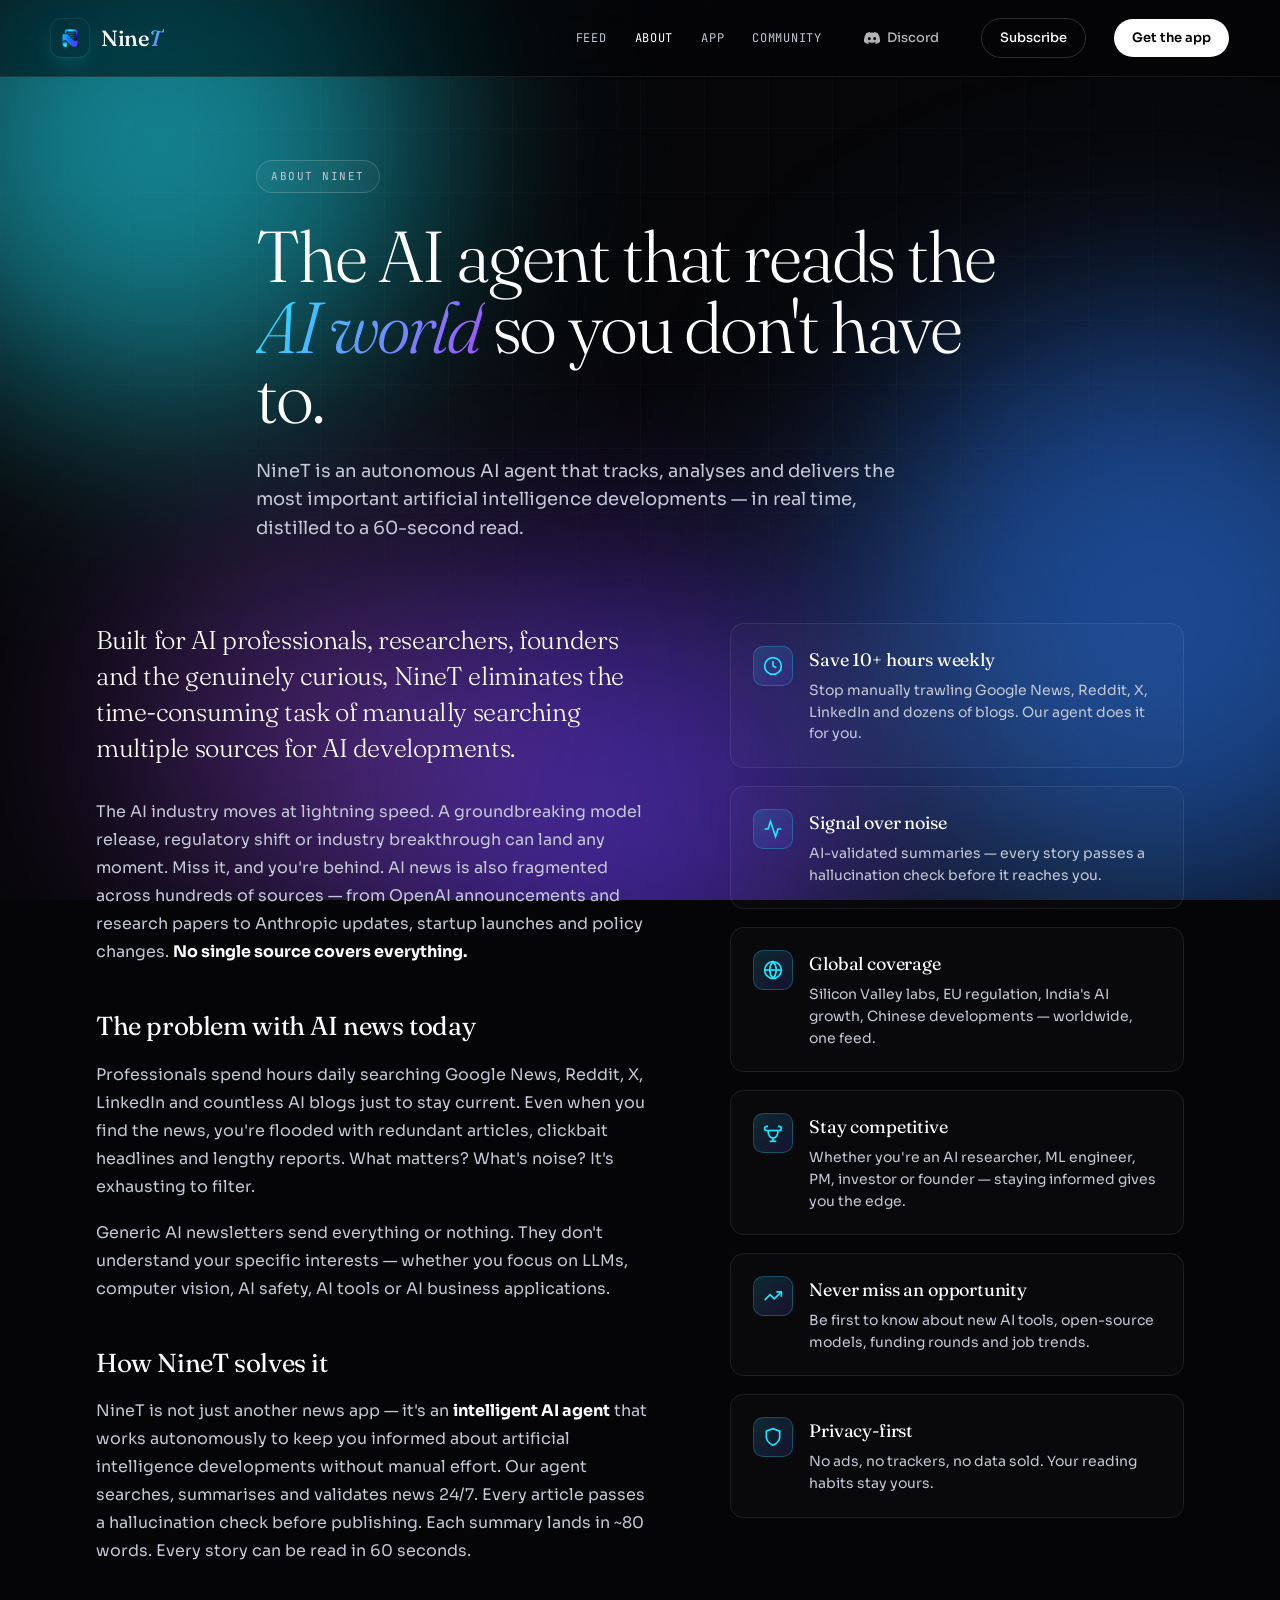
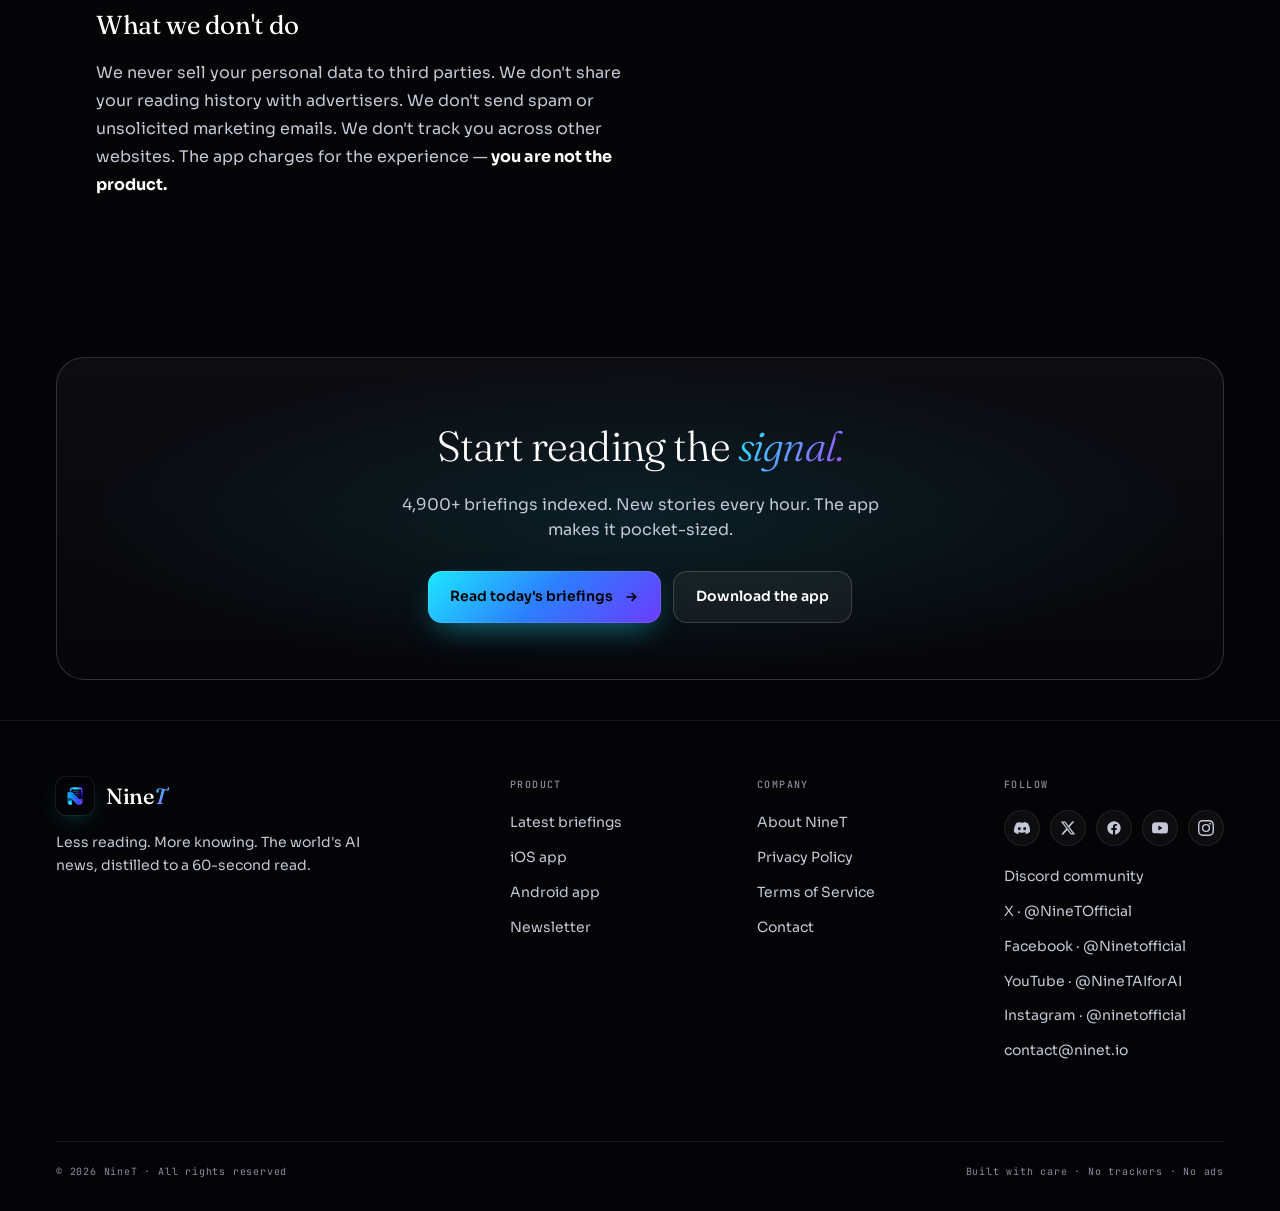
==== commit 7f8a3096: "Add Discord community section + multi-channel social footer - New Discord-focused community section " ====
--- a/about-ninet.html
+++ b/about-ninet.html
@@ -108,6 +108,10 @@
     <a href="/about-ninet" class="active">About</a>
     <a href="/#app">App</a>
     <a href="/#community">Community</a>
+    <a class="nav-discord" href="https://discord.gg/5uQAYgdd8x?utm_source=website&amp;utm_medium=header" target="_blank" rel="noopener noreferrer" aria-label="Join NineT Discord">
+      <svg class="nav-discord-icon" viewBox="0 0 24 24" fill="currentColor" aria-hidden="true"><path d="M20.317 4.37a19.79 19.79 0 0 0-4.885-1.515.074.074 0 0 0-.079.037c-.21.375-.444.864-.608 1.25a18.27 18.27 0 0 0-5.487 0 12.64 12.64 0 0 0-.617-1.25.077.077 0 0 0-.079-.037A19.736 19.736 0 0 0 3.677 4.37a.07.07 0 0 0-.032.027C.533 9.046-.32 13.58.099 18.057a.082.082 0 0 0 .031.057 19.9 19.9 0 0 0 5.993 3.03.078.078 0 0 0 .084-.028c.462-.63.874-1.295 1.226-1.994a.076.076 0 0 0-.041-.106 13.107 13.107 0 0 1-1.872-.892.077.077 0 0 1-.008-.128 10.2 10.2 0 0 0 .372-.292.074.074 0 0 1 .077-.01c3.928 1.793 8.18 1.793 12.062 0a.074.074 0 0 1 .078.01c.12.098.246.198.373.292a.077.077 0 0 1-.006.127 12.299 12.299 0 0 1-1.873.892.077.077 0 0 0-.041.107c.36.698.772 1.362 1.225 1.993a.076.076 0 0 0 .084.028 19.839 19.839 0 0 0 6.002-3.03.077.077 0 0 0 .032-.054c.5-5.177-.838-9.674-3.549-13.66a.061.061 0 0 0-.031-.03zM8.02 15.33c-1.183 0-2.157-1.085-2.157-2.419 0-1.333.956-2.419 2.157-2.419 1.21 0 2.176 1.096 2.157 2.42 0 1.333-.956 2.418-2.157 2.418zm7.975 0c-1.183 0-2.157-1.085-2.157-2.419 0-1.333.955-2.419 2.157-2.419 1.21 0 2.176 1.096 2.157 2.42 0 1.333-.946 2.418-2.157 2.418z"/></svg>
+      <span>Discord</span>
+    </a>
     <a class="nav-subscribe" href="/#subscribe">Subscribe</a>
     <a class="nav-cta" href="/#app">Get the app</a>
   </div>
@@ -262,9 +266,29 @@
   </div>
   <div>
     <h4>Follow</h4>
+    <div class="footer-social" aria-label="Social links">
+      <a class="discord-link" href="https://discord.gg/5uQAYgdd8x?utm_source=website&amp;utm_medium=footer" target="_blank" rel="noopener noreferrer" aria-label="Join NineT Discord">
+        <svg viewBox="0 0 24 24" fill="currentColor" aria-hidden="true"><path d="M20.317 4.37a19.79 19.79 0 0 0-4.885-1.515.074.074 0 0 0-.079.037c-.21.375-.444.864-.608 1.25a18.27 18.27 0 0 0-5.487 0 12.64 12.64 0 0 0-.617-1.25.077.077 0 0 0-.079-.037A19.736 19.736 0 0 0 3.677 4.37a.07.07 0 0 0-.032.027C.533 9.046-.32 13.58.099 18.057a.082.082 0 0 0 .031.057 19.9 19.9 0 0 0 5.993 3.03.078.078 0 0 0 .084-.028c.462-.63.874-1.295 1.226-1.994a.076.076 0 0 0-.041-.106 13.107 13.107 0 0 1-1.872-.892.077.077 0 0 1-.008-.128 10.2 10.2 0 0 0 .372-.292.074.074 0 0 1 .077-.01c3.928 1.793 8.18 1.793 12.062 0a.074.074 0 0 1 .078.01c.12.098.246.198.373.292a.077.077 0 0 1-.006.127 12.299 12.299 0 0 1-1.873.892.077.077 0 0 0-.041.107c.36.698.772 1.362 1.225 1.993a.076.076 0 0 0 .084.028 19.839 19.839 0 0 0 6.002-3.03.077.077 0 0 0 .032-.054c.5-5.177-.838-9.674-3.549-13.66a.061.061 0 0 0-.031-.03zM8.02 15.33c-1.183 0-2.157-1.085-2.157-2.419 0-1.333.956-2.419 2.157-2.419 1.21 0 2.176 1.096 2.157 2.42 0 1.333-.956 2.418-2.157 2.418zm7.975 0c-1.183 0-2.157-1.085-2.157-2.419 0-1.333.955-2.419 2.157-2.419 1.21 0 2.176 1.096 2.157 2.42 0 1.333-.946 2.418-2.157 2.418z"/></svg>
+      </a>
+      <a href="https://x.com/NineTOfficial" target="_blank" rel="noopener noreferrer" aria-label="Follow NineT on X">
+        <svg viewBox="0 0 24 24" fill="currentColor" aria-hidden="true"><path d="M18.244 2.25h3.308l-7.227 8.26 8.502 11.24H16.17l-5.214-6.817L4.99 21.75H1.68l7.73-8.835L1.254 2.25H8.08l4.713 6.231zm-1.161 17.52h1.833L7.084 4.126H5.117z"/></svg>
+      </a>
+      <a href="https://www.facebook.com/profile.php?id=61589587436529&amp;ref=PROFILE_EDIT_xav_ig_profile_page_web#" target="_blank" rel="noopener noreferrer" aria-label="Follow NineT on Facebook">
+        <svg viewBox="0 0 24 24" fill="currentColor" aria-hidden="true"><path d="M22 12c0-5.523-4.477-10-10-10S2 6.477 2 12c0 4.991 3.657 9.128 8.438 9.878v-6.987h-2.54V12h2.54V9.797c0-2.506 1.492-3.89 3.777-3.89 1.094 0 2.238.195 2.238.195v2.46h-1.26c-1.243 0-1.63.771-1.63 1.562V12h2.773l-.443 2.89h-2.33v6.988C18.343 21.128 22 16.991 22 12z"/></svg>
+      </a>
+      <a href="https://youtube.com/@NineTAIforAI" target="_blank" rel="noopener noreferrer" aria-label="Subscribe to NineT on YouTube">
+        <svg viewBox="0 0 24 24" fill="currentColor" aria-hidden="true"><path d="M23.498 6.186a3.016 3.016 0 0 0-2.122-2.136C19.505 3.545 12 3.545 12 3.545s-7.505 0-9.377.505A3.017 3.017 0 0 0 .502 6.186C0 8.07 0 12 0 12s0 3.93.502 5.814a3.016 3.016 0 0 0 2.122 2.136c1.871.505 9.376.505 9.376.505s7.505 0 9.377-.505a3.015 3.015 0 0 0 2.122-2.136C24 15.93 24 12 24 12s0-3.93-.502-5.814zM9.545 15.568V8.432L15.818 12l-6.273 3.568z"/></svg>
+      </a>
+      <a href="https://instagram.com/ninetofficial" target="_blank" rel="noopener noreferrer" aria-label="Follow NineT on Instagram">
+        <svg viewBox="0 0 24 24" fill="currentColor" aria-hidden="true"><path d="M12 2.163c3.204 0 3.584.012 4.85.07 3.252.148 4.771 1.691 4.919 4.919.058 1.265.069 1.645.069 4.849 0 3.205-.012 3.584-.069 4.849-.149 3.225-1.664 4.771-4.919 4.919-1.266.058-1.644.07-4.85.07-3.204 0-3.584-.012-4.849-.07-3.26-.149-4.771-1.699-4.919-4.92-.058-1.265-.07-1.644-.07-4.849 0-3.204.013-3.583.07-4.849.149-3.227 1.664-4.771 4.919-4.919 1.266-.057 1.645-.069 4.849-.069zM12 0C8.741 0 8.333.014 7.053.072 2.695.272.273 2.69.073 7.052.014 8.333 0 8.741 0 12c0 3.259.014 3.668.072 4.948.2 4.358 2.618 6.78 6.98 6.98C8.333 23.986 8.741 24 12 24c3.259 0 3.668-.014 4.948-.072 4.354-.2 6.782-2.618 6.979-6.98.059-1.28.073-1.689.073-4.948 0-3.259-.014-3.667-.072-4.947-.196-4.354-2.617-6.78-6.979-6.98C15.668.014 15.259 0 12 0zm0 5.838a6.162 6.162 0 1 0 0 12.324 6.162 6.162 0 0 0 0-12.324zM12 16a4 4 0 1 1 0-8 4 4 0 0 1 0 8zm6.406-11.845a1.44 1.44 0 1 0 0 2.881 1.44 1.44 0 0 0 0-2.881z"/></svg>
+      </a>
+    </div>
     <ul>
+      <li><a href="https://discord.gg/5uQAYgdd8x?utm_source=website&amp;utm_medium=footer" target="_blank" rel="noopener noreferrer">Discord community</a></li>
       <li><a href="https://x.com/NineTOfficial" target="_blank" rel="noopener noreferrer">X · @NineTOfficial</a></li>
-      <li><a href="/#community">Discord (soon)</a></li>
+      <li><a href="https://www.facebook.com/profile.php?id=61589587436529&amp;ref=PROFILE_EDIT_xav_ig_profile_page_web#" target="_blank" rel="noopener noreferrer">Facebook · @Ninetofficial</a></li>
+      <li><a href="https://youtube.com/@NineTAIforAI" target="_blank" rel="noopener noreferrer">YouTube · @NineTAIforAI</a></li>
+      <li><a href="https://instagram.com/ninetofficial" target="_blank" rel="noopener noreferrer">Instagram · @ninetofficial</a></li>
       <li><a href="mailto:contact@ninet.io">contact@ninet.io</a></li>
     </ul>
   </div>
--- a/styles.css
+++ b/styles.css
@@ -3,8 +3,8 @@
   --bg: #050507;
   --bg-soft: #0a0a10;
   --ink: #ffffff;
-  --ink-mute: #9ca0b3;
-  --ink-faint: #5a5d70;
+  --ink-mute: #c4c8d6;
+  --ink-faint: #8a8da0;
   --line: rgba(255,255,255,0.08);
   --line-strong: rgba(255,255,255,0.16);
 
@@ -262,6 +262,19 @@
   transform: translateY(-1px);
 }
 
+/* Nav Discord — secondary/ghost style, icon + text */
+.nav-discord {
+  display: inline-flex; align-items: center; gap: 7px;
+  padding: 8px 14px; border-radius: 999px;
+  background: transparent;
+  color: rgba(255,255,255,0.7);
+  font-family: var(--sans); font-weight: 500; font-size: 13px;
+  letter-spacing: 0; text-transform: none;
+  transition: color 0.2s, background 0.2s;
+}
+.nav-discord:hover { color: var(--ink); background: rgba(88,101,242,0.1); }
+.nav-discord-icon { width: 16px; height: 16px; flex-shrink: 0; }
+
 /* BUTTONS */
 .btn {
   display: inline-flex; align-items: center; gap: 10px;
@@ -287,6 +300,114 @@
 footer ul a:hover { color: var(--ink); }
 .foot-bio { color: var(--ink-mute); font-size: 14px; line-height: 1.7; max-width: 340px; margin-top: 16px; }
 .foot-bottom { grid-column: 1 / -1; margin-top: 28px; padding-top: 22px; border-top: 1px solid var(--line); display: flex; justify-content: space-between; font-family: var(--mono); font-size: 10px; letter-spacing: 0.08em; color: var(--ink-faint); flex-wrap: wrap; gap: 12px; }
+
+/* ─────────────────────────────────────────
+   Discord Integration
+   ───────────────────────────────────────── */
+/* Footer social icon row (Discord + X) */
+.footer-social { display: flex; gap: 10px; margin-bottom: 18px; }
+.footer-social a {
+  width: 36px; height: 36px;
+  display: grid; place-items: center;
+  border-radius: 50%;
+  background: rgba(255,255,255,0.04);
+  border: 1px solid var(--line);
+  color: var(--ink-mute);
+  transition: color 0.2s, border-color 0.2s, background 0.2s, transform 0.2s;
+}
+.footer-social a:hover {
+  color: #00D9FF;
+  border-color: rgba(0,217,255,0.4);
+  background: rgba(0,217,255,0.06);
+  transform: translateY(-2px);
+}
+.footer-social a svg { width: 16px; height: 16px; }
+.footer-social .discord-link:hover {
+  color: #5865F2;
+  border-color: rgba(88,101,242,0.4);
+  background: rgba(88,101,242,0.08);
+}
+
+/* Discord community section (homepage) */
+.discord-section {
+  padding: 96px clamp(20px, 5vw, 56px);
+  text-align: center;
+}
+.discord-inner {
+  max-width: 1024px;
+  margin: 0 auto;
+  display: flex; flex-direction: column; align-items: center;
+}
+.discord-badge {
+  display: inline-flex; align-items: center; gap: 8px;
+  padding: 6px 12px;
+  border-radius: 9999px;
+  background: rgba(88,101,242,0.10);
+  border: 1px solid rgba(88,101,242,0.20);
+  color: #5865F2;
+  font-family: var(--mono); font-size: 11px;
+  letter-spacing: 0.14em; text-transform: uppercase;
+  margin-bottom: 24px;
+}
+.discord-badge-dot {
+  width: 8px; height: 8px; border-radius: 50%;
+  background: #4ade80;
+  box-shadow: 0 0 12px rgba(74,222,128,0.7);
+  animation: discord-pulse 2s ease-in-out infinite;
+  flex-shrink: 0;
+}
+@keyframes discord-pulse {
+  0%, 100% { opacity: 1; }
+  50%      { opacity: 0.5; }
+}
+.discord-section h2 {
+  font-family: var(--serif); font-weight: 300;
+  font-size: clamp(40px, 5.5vw, 64px);
+  line-height: 1; letter-spacing: -0.025em;
+  margin-bottom: 16px;
+}
+.discord-section h2 em {
+  font-style: italic;
+  background: linear-gradient(120deg, var(--cy), var(--vi));
+  -webkit-background-clip: text; background-clip: text; color: transparent;
+}
+.discord-sub {
+  max-width: 640px;
+  margin: 0 auto 32px;
+  font-size: 18px; color: rgba(255,255,255,0.78);
+  line-height: 1.55;
+}
+.discord-member-count {
+  align-items: center; justify-content: center;
+  gap: 10px;
+  margin-bottom: 24px;
+  font-family: var(--mono); font-size: 12px;
+  letter-spacing: 0.06em;
+  color: rgba(255,255,255,0.78);
+}
+.discord-cta {
+  display: inline-flex; align-items: center; gap: 12px;
+  padding: 16px 32px;
+  border-radius: 9999px;
+  background: #5865F2;
+  color: #ffffff;
+  font-family: var(--sans); font-weight: 500; font-size: 15px;
+  text-decoration: none;
+  box-shadow: 0 14px 36px -10px rgba(88,101,242,0.55);
+  transition: background 0.2s, transform 0.2s, box-shadow 0.2s;
+}
+.discord-cta:hover {
+  background: #4752C4;
+  transform: scale(1.05);
+  box-shadow: 0 20px 44px -10px rgba(88,101,242,0.7);
+}
+.discord-cta svg { width: 24px; height: 24px; flex-shrink: 0; }
+
+/* Respect reduced motion — disable the pulse and hover scale */
+@media (prefers-reduced-motion: reduce) {
+  .discord-badge-dot { animation: none; }
+  .discord-cta:hover { transform: none; }
+}
 
 /* REVEAL */
 .reveal { opacity: 0; transform: translateY(36px); transition: opacity 0.9s cubic-bezier(0.16,1,0.3,1), transform 0.9s cubic-bezier(0.16,1,0.3,1); }
@@ -384,14 +505,95 @@
 
 /* RESPONSIVE shared */
 @media (max-width: 1100px) {
-  .nav-links a:not(.nav-cta):not(.nav-subscribe) { display: none; }
+  .nav-links a:not(.nav-cta):not(.nav-subscribe):not(.nav-discord) { display: none; }
 }
 @media (max-width: 740px) {
-  footer { grid-template-columns: 1fr 1fr; }
-  .foot-bottom { flex-direction: column; gap: 8px; text-align: center; }
+  /* Nav — compact on mobile */
+  .nav {
+    padding: 12px 16px;
+    gap: 8px;
+  }
+  .nav.compact { padding: 10px 16px; }
+  .brand-mark { width: 32px; height: 32px; border-radius: 8px; }
+  .brand-word { font-size: 18px; }
+  .nav-links {
+    gap: 8px;
+    flex-shrink: 0;
+  }
+  .nav-subscribe {
+    padding: 7px 12px;
+    font-size: 12px;
+    white-space: nowrap;
+  }
+  .nav-cta {
+    padding: 7px 14px;
+    font-size: 12px;
+    white-space: nowrap;
+  }
+  .nav-discord {
+    padding: 6px 10px;
+    font-size: 12px;
+    gap: 5px;
+    white-space: nowrap;
+  }
+  .nav-discord-icon { width: 14px; height: 14px; }
+
+  /* Discord section — tighter on mobile */
+  .discord-section { padding: 60px 20px; }
+  .discord-section h2 { font-size: clamp(32px, 9vw, 44px); }
+  .discord-sub { font-size: 15px; margin-bottom: 24px; }
+  .discord-cta { padding: 14px 24px; font-size: 14px; width: 100%; max-width: 320px; justify-content: center; }
+  .discord-badge { font-size: 10px; padding: 6px 12px; }
+  /* Footer social icons — show on mobile too */
+  .footer-social { margin-bottom: 14px; }
+
+  /* Footer — stack to single column for clarity */
+  footer {
+    grid-template-columns: 1fr;
+    gap: 32px;
+    padding: 48px 24px 28px;
+  }
+  footer h4 { margin-bottom: 14px; }
+  .foot-bio { max-width: 100%; }
+  .foot-bottom {
+    flex-direction: column;
+    gap: 8px;
+    text-align: center;
+    font-size: 9px;
+  }
+
+  /* Welcome modal */
   .welcome-card { padding: 36px 24px 24px; }
   .welcome-card h2 { font-size: 26px; }
-}
+
+  /* Legal pages — Privacy, Terms, About */
+  .page-hero {
+    padding: 110px 20px 40px;
+  }
+  .page-hero h1 { font-size: clamp(36px, 11vw, 56px); }
+  .page-hero .lede { font-size: 16px; }
+  .legal {
+    padding: 16px 20px 60px;
+  }
+  .legal h2 { font-size: 24px; margin: 36px 0 14px; }
+  .legal h3 { font-size: 19px; margin: 24px 0 10px; }
+  .legal p, .legal ul, .legal ol { font-size: 14px; }
+  .legal table { font-size: 13px; }
+  .legal table th, .legal table td { padding: 10px 12px; }
+  .legal .callout { padding: 16px 18px; }
+}
+
+/* Smallest phones */
+@media (max-width: 380px) {
+  .nav { padding: 10px 12px; }
+  .brand-word { font-size: 16px; }
+  .nav-subscribe, .nav-cta { padding: 6px 10px; font-size: 11px; }
+  .nav-subscribe { display: none; } /* Hide on tiny screens to make room */
+  /* Collapse Discord nav link to icon-only on tiny screens */
+  .nav-discord { padding: 6px 8px; }
+  .nav-discord span { display: none; }
+}
+
 @media (prefers-reduced-motion: reduce) { *, *::before, *::after { animation-duration: 0.01ms !important; transition-duration: 0.01ms !important; } }
 
 /* Fix italic glyph clipping for gradient-text — Fraunces italics have descenders that overhang
